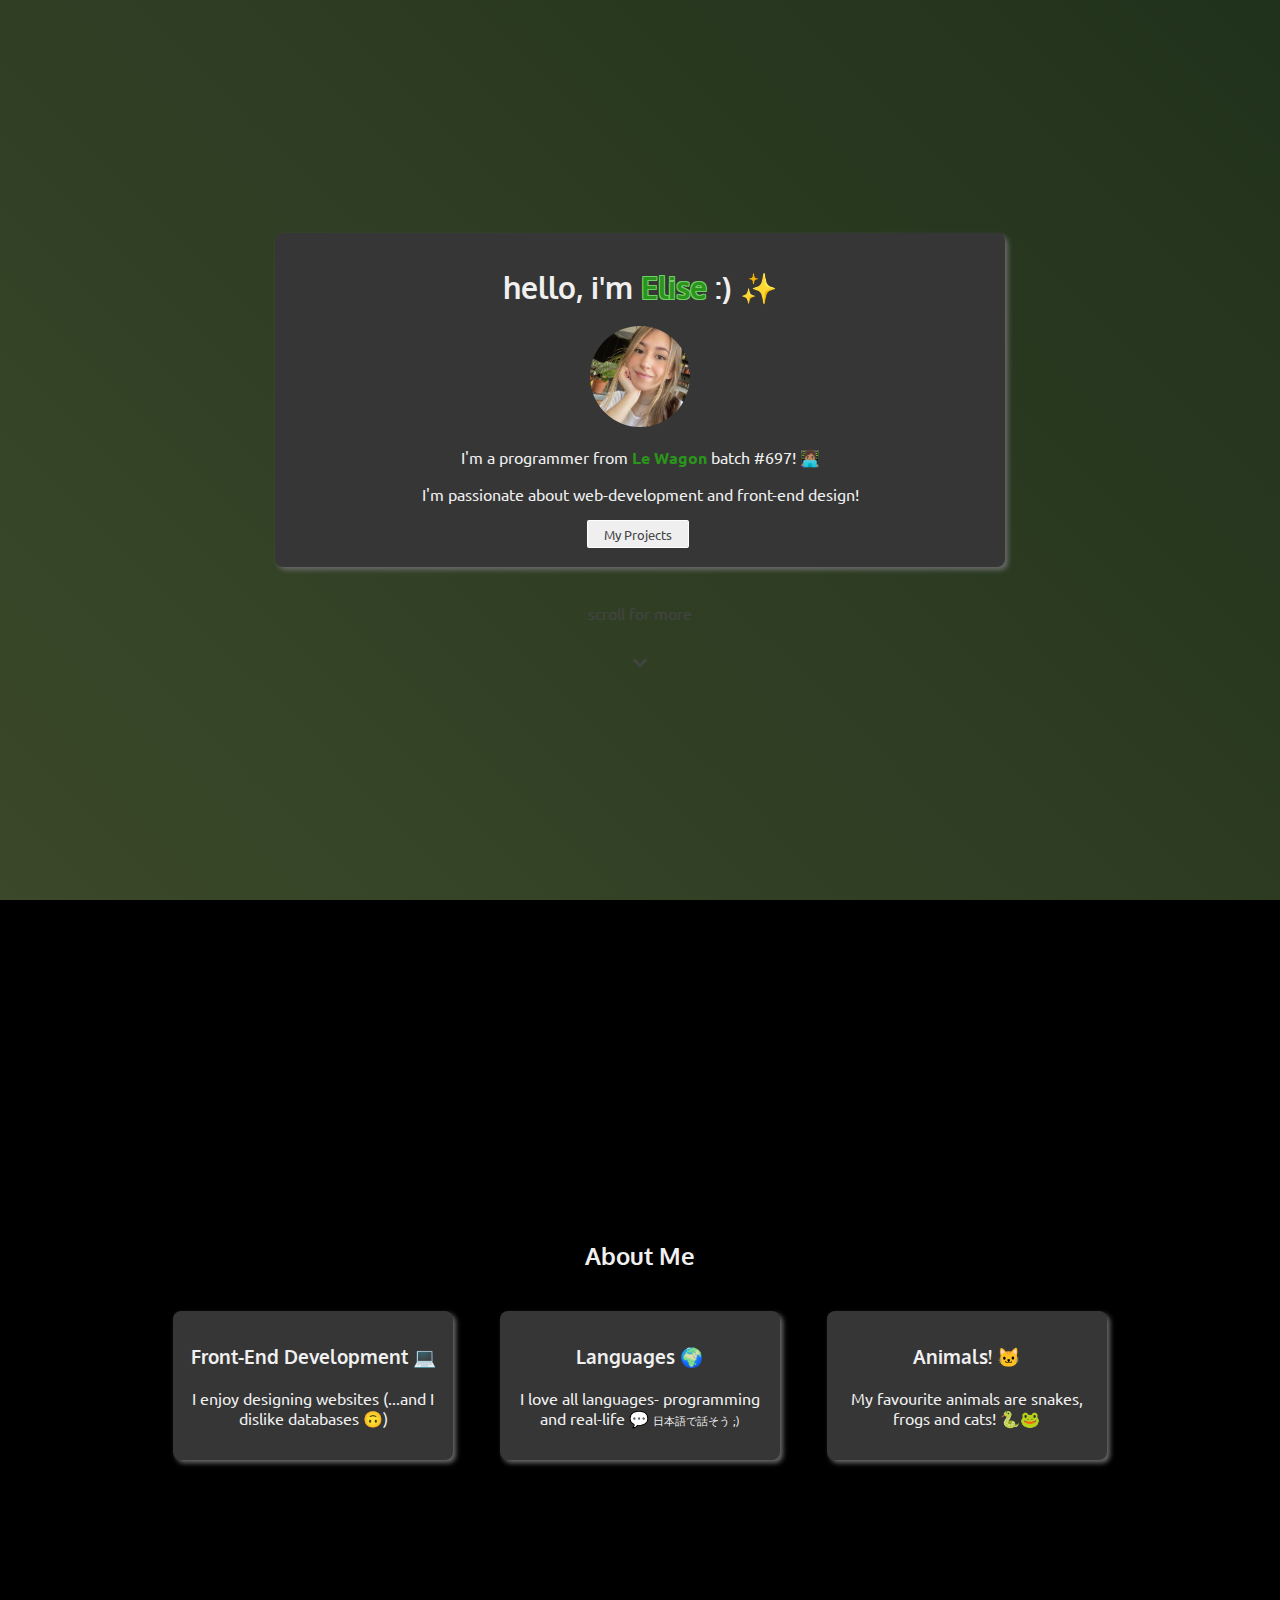
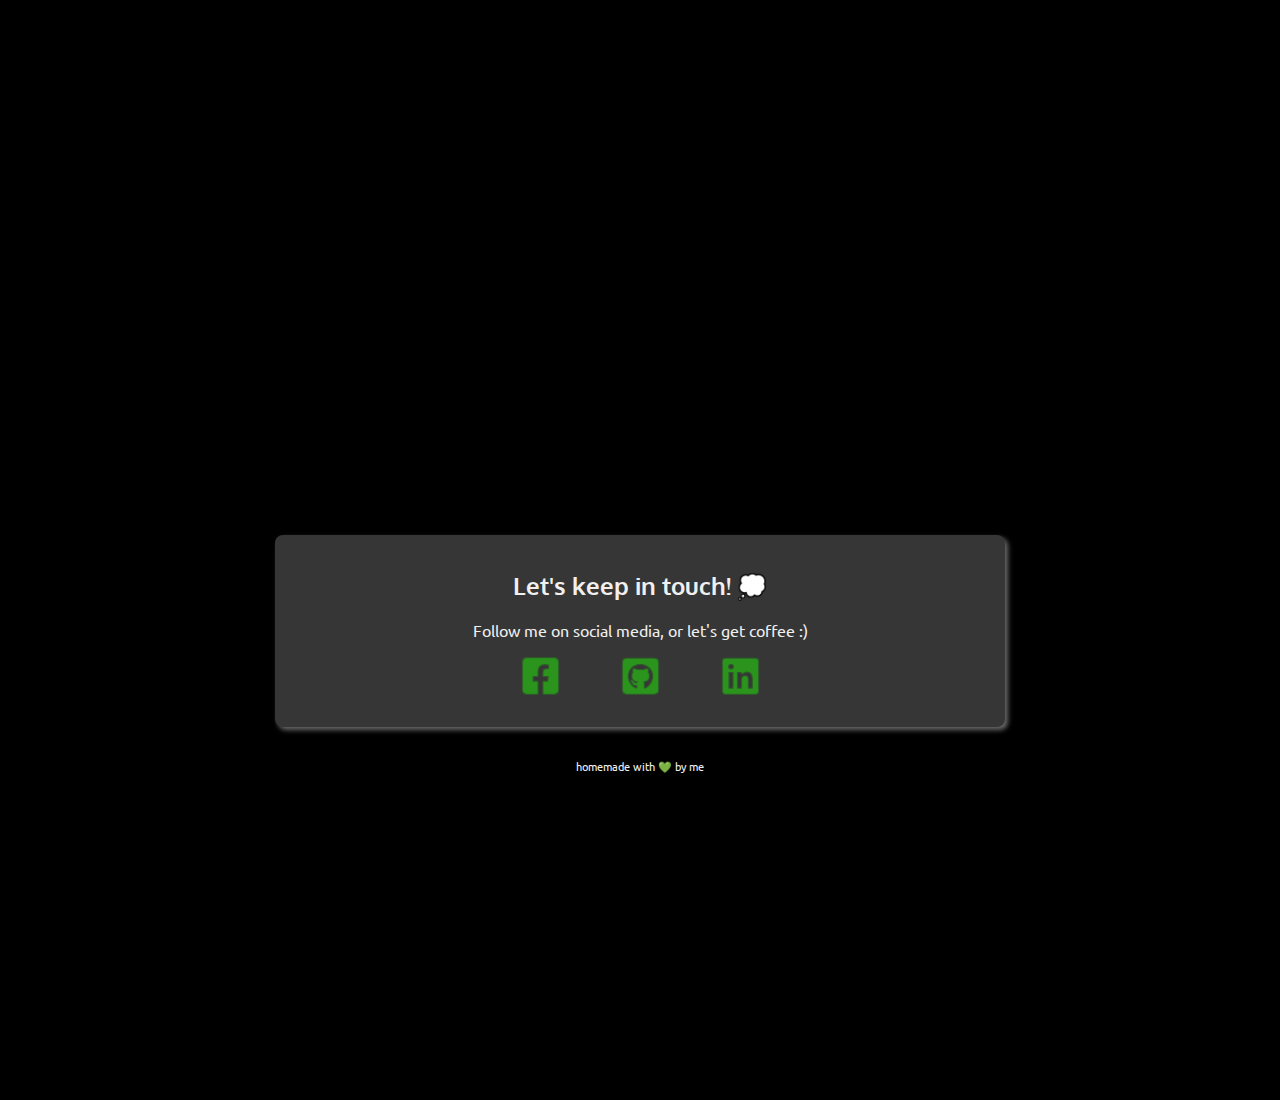
==== index.html @ fb0de938 "My profile page" ====
<!DOCTYPE html>
<html lang="en">
<head>
  <meta charset="UTF-8">
  <meta http-equiv="X-UA-Compatible" content="IE=edge">
  <meta name="viewport" content="width=device-width, initial-scale=1.0">
  <title>My Profile</title>
  <link rel="stylesheet" href="https://use.fontawesome.com/releases/v5.6.3/css/all.css">
  <link rel="stylesheet" href="style.css">
  <link rel="preconnect" href="https://fonts.googleapis.com">
  <link rel="preconnect" href="https://fonts.gstatic.com" crossorigin>
  <link href="https://fonts.googleapis.com/css2?family=Oxygen&family=Ubuntu&display=swap" rel="stylesheet">
</head>
<body>
  <div class="container">
    <section class="section1">
      <div class="card">
        <h1 class="heading">hello, i'm <span class="name">Elise</span> :) ✨</h1>
        <img src="images/me.JPG" alt="Photo of me" width="100px" class="profile-img">
        <p>I'm a programmer from <a href="https://www.lewagon.com/" class="lewagon-link"><strong>Le Wagon</strong></a> batch #697! 👩🏽‍💻</p>
        <p>I'm passionate about web-development and front-end design!</p>
        <button class="project-button bouncy"><a href="">My Projects</a></button>
      </div>
      <p class="scroll">scroll for more</p>
      <p><i class="fas fa-chevron-down scroll"></i></p>
    </section>

    <section class="section2">
      <h2 class="heading about-me">About Me</h2>
      <div class="about-card-container">
        <div class="about-card">
          <h3 class="heading">Front-End Development 💻</h3>
          <p>I enjoy designing websites (...and I dislike databases 🙃)</p>
        </div>
        <div class="about-card">
          <h3 class="heading">Languages 🌍</h3>
          <p>I love all languages- programming and real-life 💬 <span class="small-text">日本語で話そう ;)</span></p>
        </div>
        <div class="about-card">
          <h3 class="heading">Animals! 🐱</h3>
          <p>My favourite animals are snakes, frogs and cats! 🐍🐸</p>
        </div>
      </div>
    </section>

    <section class="section3">
      <div class="card">
      <h2 class="heading">Let's keep in touch! 💭</h2>
      <p>Follow me on social media, or let's get coffee :)</p>
        <ul class="social-links">
          <li><a href="https://www.facebook.com/eriisuu/"><i class="fab fa-facebook-square"></i></a></li>
          <li><a href="https://github.com/eriisu"><i class="fab fa-github-square"></i></a></li>
          <li><a href="https://www.linkedin.com/in/eriisu/"><i class="fab fa-linkedin"></i></a></li>
        </ul>
      </div>
      <p class="small-text">homemade with 💚 by me</p>
    </section>

  </div>
</body>
</html>
---- style.css ----
@media (max-width: 960px) {
  /* For a screen < 960px, this CSS will be read */
  .container {
    width: 700px;
  }
}
@media (max-width: 720px) {
  /* For a screen < 720px, this CSS will be read */
  .container {
    width: 500px;
  }
}
@media (max-width: 540px) {
  /* For a screen < 540px, this CSS will be read */
  .container {
    width: 300px;
  }
}

.profile-img {
  border-radius: 50%;
}

.heading {
  font-family: 'Oxygen', sans-serif;
}

p {
  font-family: 'Ubuntu', sans-serif;
}

a {
  text-decoration: none;
}

body {
  color: rgb(240, 240, 240);
  margin: 0;
}

h1 {
  font-size: 30px;
}

.name {
  color: #2a941c;
  text-shadow:
    -1px -1px 0 #6fcf62,
    1px -1px 0 #6fcf62,
    -1px 1px 0 #6fcf62,
    1px 1px 0 #6fcf62;
}

.lewagon-link {
  color: #2a941c;
  transition: 0.3s;
}

.lewagon-link:hover {
  color: #6fcf62;
}

.project-button {
  display: inline-block;
  padding: 0.35em 1.2em;
  border: 0.1em solid #FFFFFF;
  margin: 0 0.3em 0.3em 0;
  border-radius:0.12em;
  box-sizing: border-box;
  text-decoration: none;
  font-family: 'Ubuntu', sans-serif;
  text-align: center;
  transition: all 0.2s;
}

.project-button a {
  text-decoration: none;
  color:#444444;
}

.project-button:hover {
  color: #000000;
  background-color: #FFFFFF;
  cursor: pointer;
}

.bouncy{
  animation: bouncy 5s infinite linear;
  position: relative;
}
@keyframes bouncy {
  0%{top:0em}
  40%{top:0em}
  43%{top:-0.9em}
  46%{top:0em}
  48%{top:-0.4em}
  50%{top:0em}
  100%{top:0em}
}

.scroll {
  display: flex;
  justify-content: center;
  color:#444444;
}

.small-text {
  font-size: 11px;
}

.social-links {
  list-style: none;
  display: flex;
  justify-content: space-around;
  padding-left: 200px;
  padding-right: 200px;
}

.fab {
  color: #2a941c;
  font-size: 40px;
  text-shadow:
    -1px -1px 0 #2f5a2a,
    1px -1px 0 #2f5a2a,
    -1px 1px 0 #2f5a2a,
    1px 1px 0 #2f5a2a;
  transition: all .2s ease-in-out;
}

.fab:hover {
  transform: scale(1.1);
}

.card {
  background-color: #363636;
  width: 700px;
  margin: 0 auto;
  box-shadow: 3px 3px 5px rgb(105, 105, 105);
  text-align: center;
  padding: 15px;
  margin-top: 20px;
  margin-bottom: 20px;
  border-radius: 8px;
}

.about-card {
  background-color: #363636;
  width: 250px;
  margin: 0 auto;
  box-shadow: 3px 3px 5px rgb(105, 105, 105);
  text-align: center;
  padding: 15px;
  margin-top: 20px;
  margin-bottom: 20px;
  border-radius: 8px;
  transition: all .2s ease-in-out;
}

.about-card-container {
  display:flex;
  justify-content: space-around;
  padding-left: 150px;
  padding-right: 150px;
}

.about-card:hover {
  transform: scale(1.1);
}

.about-me {
  display:flex;
  justify-content: center;
}

.section1 {
  display: flex;
  flex-direction: column;
  justify-content: center;
  align-items: center;
  width: 100%;
  height: 100vh;
  background-color: #000;
  background-image: linear-gradient(45deg, rgba(195, 240, 137, 0.3), rgba(82, 124, 70, 0.4)), url('https://wallpapercave.com/wp/wp4670855.jpg');
  background-attachment: fixed;
  background-size : cover;
}

.section2 {
  display: flex;
  flex-direction: column;
  justify-content: center;
  width: 100%;
  height: 100vh;
  background-color: #000;
  background-image: url('https://images.squarespace-cdn.com/content/v1/58f8719c20099e4ee8f00783/1560858968195-3VYKW8C7IK00782IBJ8N/Wallpaper-Malavida-Green-Top-Image.jpg?format=1000w');
  background-attachment: fixed;
  background-size : cover;
}

.section3{
  display: flex;
  flex-direction: column;
  justify-content: center;
  align-items: center;
  width: 100%;
  height: 100vh;
  background-color: #000;
  background-image: url('https://img.wallpapersafari.com/desktop/1920/1080/26/44/oZMkVC.jpg');
  background-attachment: fixed;
  background-size : cover;
}
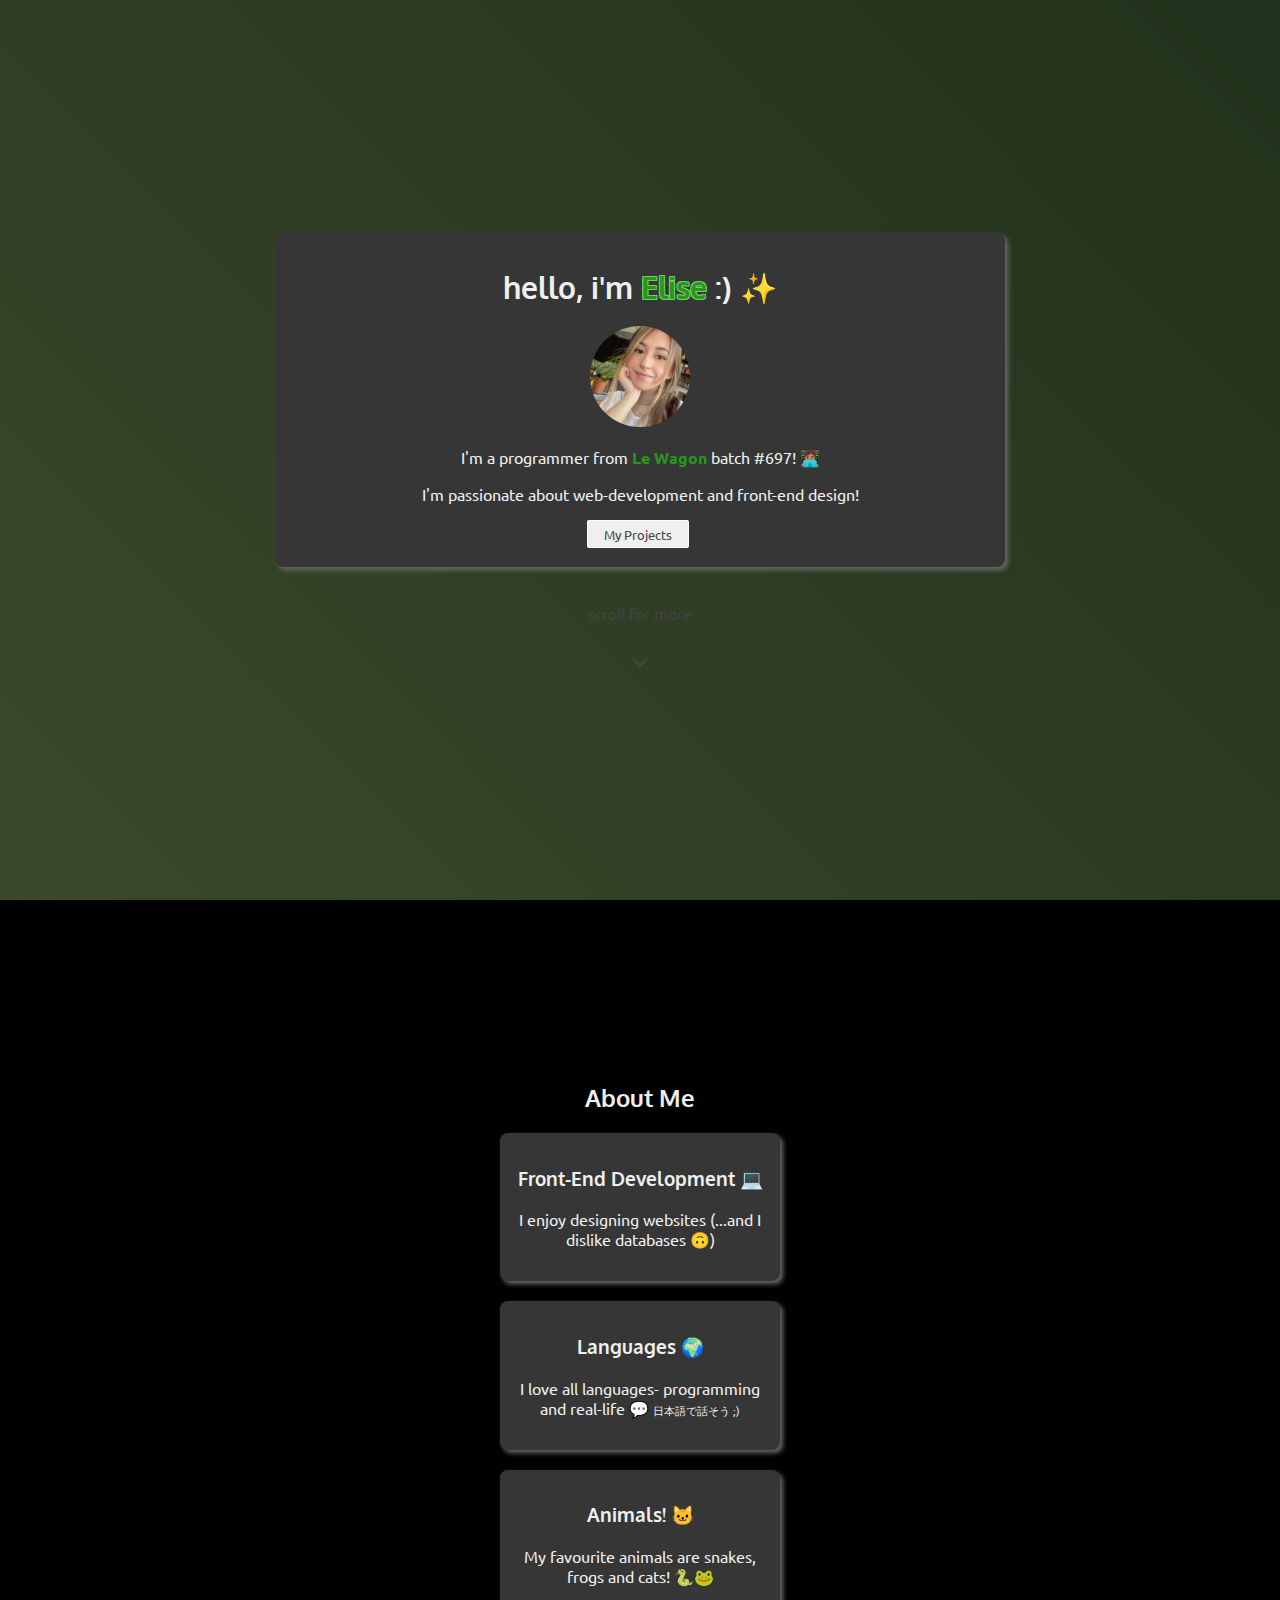
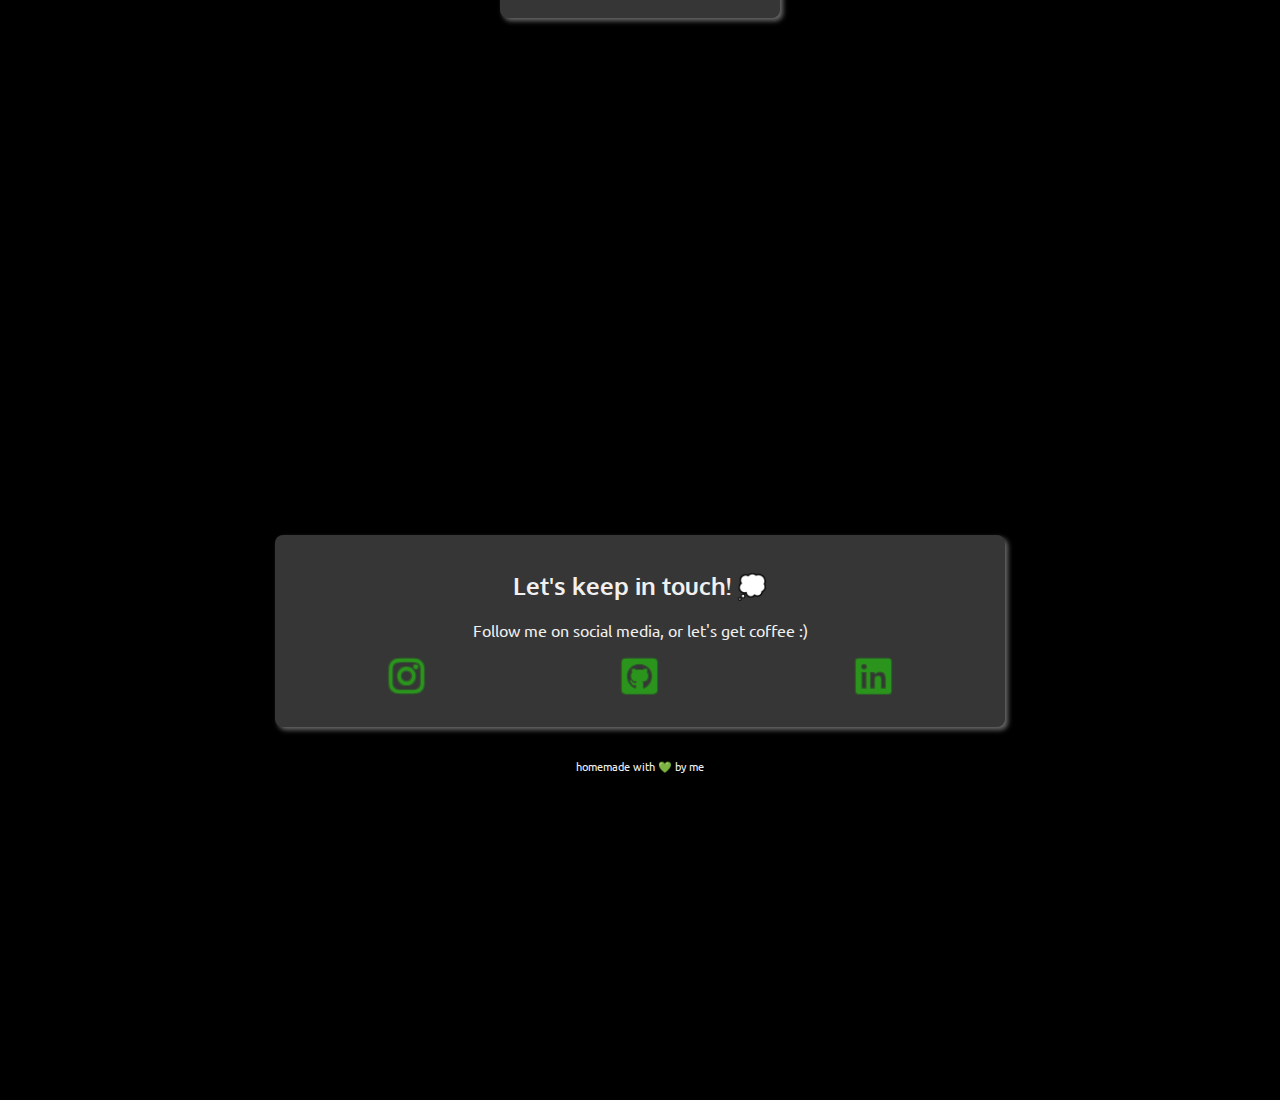
==== commit cac40aac: "Made pages responsive and added My Projects page" ====
--- a/index.html
+++ b/index.html
@@ -1,61 +1,77 @@
 <!DOCTYPE html>
 <html lang="en">
+
 <head>
   <meta charset="UTF-8">
   <meta http-equiv="X-UA-Compatible" content="IE=edge">
   <meta name="viewport" content="width=device-width, initial-scale=1.0">
-  <title>My Profile</title>
+  <title>Eriisu • My Profile Page</title>
+  <link href="https://cdn.jsdelivr.net/npm/bootstrap@5.1.0/dist/css/bootstrap.min.css" rel="stylesheet"
+    integrity="sha384-KyZXEAg3QhqLMpG8r+8fhAXLRk2vvoC2f3B09zVXn8CA5QIVfZOJ3BCsw2P0p/We" crossorigin="anonymous">
   <link rel="stylesheet" href="https://use.fontawesome.com/releases/v5.6.3/css/all.css">
   <link rel="stylesheet" href="style.css">
   <link rel="preconnect" href="https://fonts.googleapis.com">
   <link rel="preconnect" href="https://fonts.gstatic.com" crossorigin>
   <link href="https://fonts.googleapis.com/css2?family=Oxygen&family=Ubuntu&display=swap" rel="stylesheet">
 </head>
+
 <body>
-  <div class="container">
+  <div>
     <section class="section1">
-      <div class="card">
+      <div class="aboutcard">
         <h1 class="heading">hello, i'm <span class="name">Elise</span> :) ✨</h1>
         <img src="images/me.JPG" alt="Photo of me" width="100px" class="profile-img">
-        <p>I'm a programmer from <a href="https://www.lewagon.com/" class="lewagon-link"><strong>Le Wagon</strong></a> batch #697! 👩🏽‍💻</p>
+        <p>I'm a programmer from <a href="https://www.lewagon.com/" class="lewagon-link"><strong>Le Wagon</strong></a>
+          batch #697! 👩🏽‍💻</p>
         <p>I'm passionate about web-development and front-end design!</p>
-        <button class="project-button bouncy"><a href="">My Projects</a></button>
+        <button class="project-button bouncy"><a href="./my-projects.html">My Projects</a></button>
       </div>
       <p class="scroll">scroll for more</p>
       <p><i class="fas fa-chevron-down scroll"></i></p>
     </section>
 
     <section class="section2">
-      <h2 class="heading about-me">About Me</h2>
-      <div class="about-card-container">
-        <div class="about-card">
-          <h3 class="heading">Front-End Development 💻</h3>
-          <p>I enjoy designing websites (...and I dislike databases 🙃)</p>
-        </div>
-        <div class="about-card">
-          <h3 class="heading">Languages 🌍</h3>
-          <p>I love all languages- programming and real-life 💬 <span class="small-text">日本語で話そう ;)</span></p>
-        </div>
-        <div class="about-card">
-          <h3 class="heading">Animals! 🐱</h3>
-          <p>My favourite animals are snakes, frogs and cats! 🐍🐸</p>
+      <div class="container">
+        <h2 class="heading about-me">About Me</h2>
+        <div class="row">
+          <div class="col-12 col-lg-4">
+            <div class="about-card">
+              <h3 class="heading">Front-End Development 💻</h3>
+              <p>I enjoy designing websites (...and I dislike databases 🙃)</p>
+            </div>
+          </div>
+          <div class="col-12 col-lg-4">
+            <div class="about-card">
+              <h3 class="heading">Languages 🌍</h3>
+              <p>I love all languages- programming and real-life 💬 <span class="small-text">日本語で話そう ;)</span></p>
+            </div>
+          </div>
+          <div class="col-12 col-lg-4">
+            <div class="about-card">
+              <h3 class="heading">Animals! 🐱</h3>
+              <p>My favourite animals are snakes, frogs and cats! 🐍🐸</p>
+            </div>
+          </div>
         </div>
       </div>
-    </section>
+  </div>
+  </section>
 
-    <section class="section3">
-      <div class="card">
+  <section class="section3">
+    <div class="aboutcard">
       <h2 class="heading">Let's keep in touch! 💭</h2>
       <p>Follow me on social media, or let's get coffee :)</p>
+      <div class="socials-container">
         <ul class="social-links">
-          <li><a href="https://www.facebook.com/eriisuu/"><i class="fab fa-facebook-square"></i></a></li>
+          <li><a href="https://www.instagram.com/eri.isu/"><i class="fab fa-instagram"></i></a></li>
           <li><a href="https://github.com/eriisu"><i class="fab fa-github-square"></i></a></li>
           <li><a href="https://www.linkedin.com/in/eriisu/"><i class="fab fa-linkedin"></i></a></li>
         </ul>
       </div>
-      <p class="small-text">homemade with 💚 by me</p>
-    </section>
-
+    </div>
+    <p class="small-text">homemade with 💚 by me</p>
+  </section>
   </div>
 </body>
+
 </html>
--- a/style.css
+++ b/style.css
@@ -1,20 +1,56 @@
+@media (max-width: 1500px) {
+  /* For a screen < 960px, this CSS will be read */
+  .aboutcard {
+    width: 700px;
+  }
+}
+@media (max-width: 1200px) {
+  /* For a screen < 960px, this CSS will be read */
+  .aboutcard {
+    width: 600px;
+  }
+}
 @media (max-width: 960px) {
   /* For a screen < 960px, this CSS will be read */
-  .container {
-    width: 700px;
+  .aboutcard {
+    width: 500px;
   }
 }
 @media (max-width: 720px) {
   /* For a screen < 720px, this CSS will be read */
-  .container {
-    width: 500px;
+  .aboutcard {
+    width: 300px;
   }
 }
 @media (max-width: 540px) {
   /* For a screen < 540px, this CSS will be read */
-  .container {
+  .aboutcard {
     width: 300px;
   }
+}
+
+.section1 {
+  display: flex;
+  flex-direction: column;
+  justify-content: center;
+  align-items: center;
+  height: 100vh;
+  background-color: #000;
+  background-image: linear-gradient(45deg, rgba(195, 240, 137, 0.3), rgba(82, 124, 70, 0.4)), url('https://wallpapercave.com/wp/wp4670855.jpg');
+  background-attachment: fixed;
+  background-size : cover;
+}
+
+.aboutcard {
+  background-color: #363636;
+  /* width: 700px; */
+  margin: 0 auto;
+  box-shadow: 3px 3px 5px rgb(105, 105, 105);
+  text-align: center;
+  padding: 15px;
+  margin-top: 20px;
+  margin-bottom: 20px;
+  border-radius: 8px;
 }
 
 .profile-img {
@@ -104,16 +140,67 @@
   color:#444444;
 }
 
+.section2 {
+  display: flex;
+  flex-direction: column;
+  justify-content: center;
+  width: 100%;
+  height: 100vh;
+  background-color: #000;
+  background-image: url('https://images.squarespace-cdn.com/content/v1/58f8719c20099e4ee8f00783/1560858968195-3VYKW8C7IK00782IBJ8N/Wallpaper-Malavida-Green-Top-Image.jpg?format=1000w');
+  background-attachment: fixed;
+  background-size : cover;
+}
+
 .small-text {
   font-size: 11px;
 }
 
+.about-card {
+  background-color: #363636;
+  width: 250px;
+  margin: 0 auto;
+  box-shadow: 3px 3px 5px rgb(105, 105, 105);
+  text-align: center;
+  padding: 15px;
+  margin-top: 20px;
+  margin-bottom: 20px;
+  border-radius: 8px;
+  transition: all .2s ease-in-out;
+}
+
+.about-card:hover {
+  transform: scale(1.1);
+}
+
+.about-me {
+  display:flex;
+  justify-content: center;
+}
+
+.section3{
+  display: flex;
+  flex-direction: column;
+  justify-content: center;
+  align-items: center;
+  width: 100%;
+  height: 100vh;
+  background-color: #000;
+  background-image: url('https://img.wallpapersafari.com/desktop/1920/1080/26/44/oZMkVC.jpg');
+  background-attachment: fixed;
+  background-size : cover;
+}
+
 .social-links {
   list-style: none;
   display: flex;
   justify-content: space-around;
-  padding-left: 200px;
-  padding-right: 200px;
+  padding: 0;
+}
+
+.socials-container {
+  text-align: center;
+  margin: 0 auto;
 }
 
 .fab {
@@ -130,82 +217,3 @@
 .fab:hover {
   transform: scale(1.1);
 }
-
-.card {
-  background-color: #363636;
-  width: 700px;
-  margin: 0 auto;
-  box-shadow: 3px 3px 5px rgb(105, 105, 105);
-  text-align: center;
-  padding: 15px;
-  margin-top: 20px;
-  margin-bottom: 20px;
-  border-radius: 8px;
-}
-
-.about-card {
-  background-color: #363636;
-  width: 250px;
-  margin: 0 auto;
-  box-shadow: 3px 3px 5px rgb(105, 105, 105);
-  text-align: center;
-  padding: 15px;
-  margin-top: 20px;
-  margin-bottom: 20px;
-  border-radius: 8px;
-  transition: all .2s ease-in-out;
-}
-
-.about-card-container {
-  display:flex;
-  justify-content: space-around;
-  padding-left: 150px;
-  padding-right: 150px;
-}
-
-.about-card:hover {
-  transform: scale(1.1);
-}
-
-.about-me {
-  display:flex;
-  justify-content: center;
-}
-
-.section1 {
-  display: flex;
-  flex-direction: column;
-  justify-content: center;
-  align-items: center;
-  width: 100%;
-  height: 100vh;
-  background-color: #000;
-  background-image: linear-gradient(45deg, rgba(195, 240, 137, 0.3), rgba(82, 124, 70, 0.4)), url('https://wallpapercave.com/wp/wp4670855.jpg');
-  background-attachment: fixed;
-  background-size : cover;
-}
-
-.section2 {
-  display: flex;
-  flex-direction: column;
-  justify-content: center;
-  width: 100%;
-  height: 100vh;
-  background-color: #000;
-  background-image: url('https://images.squarespace-cdn.com/content/v1/58f8719c20099e4ee8f00783/1560858968195-3VYKW8C7IK00782IBJ8N/Wallpaper-Malavida-Green-Top-Image.jpg?format=1000w');
-  background-attachment: fixed;
-  background-size : cover;
-}
-
-.section3{
-  display: flex;
-  flex-direction: column;
-  justify-content: center;
-  align-items: center;
-  width: 100%;
-  height: 100vh;
-  background-color: #000;
-  background-image: url('https://img.wallpapersafari.com/desktop/1920/1080/26/44/oZMkVC.jpg');
-  background-attachment: fixed;
-  background-size : cover;
-}
